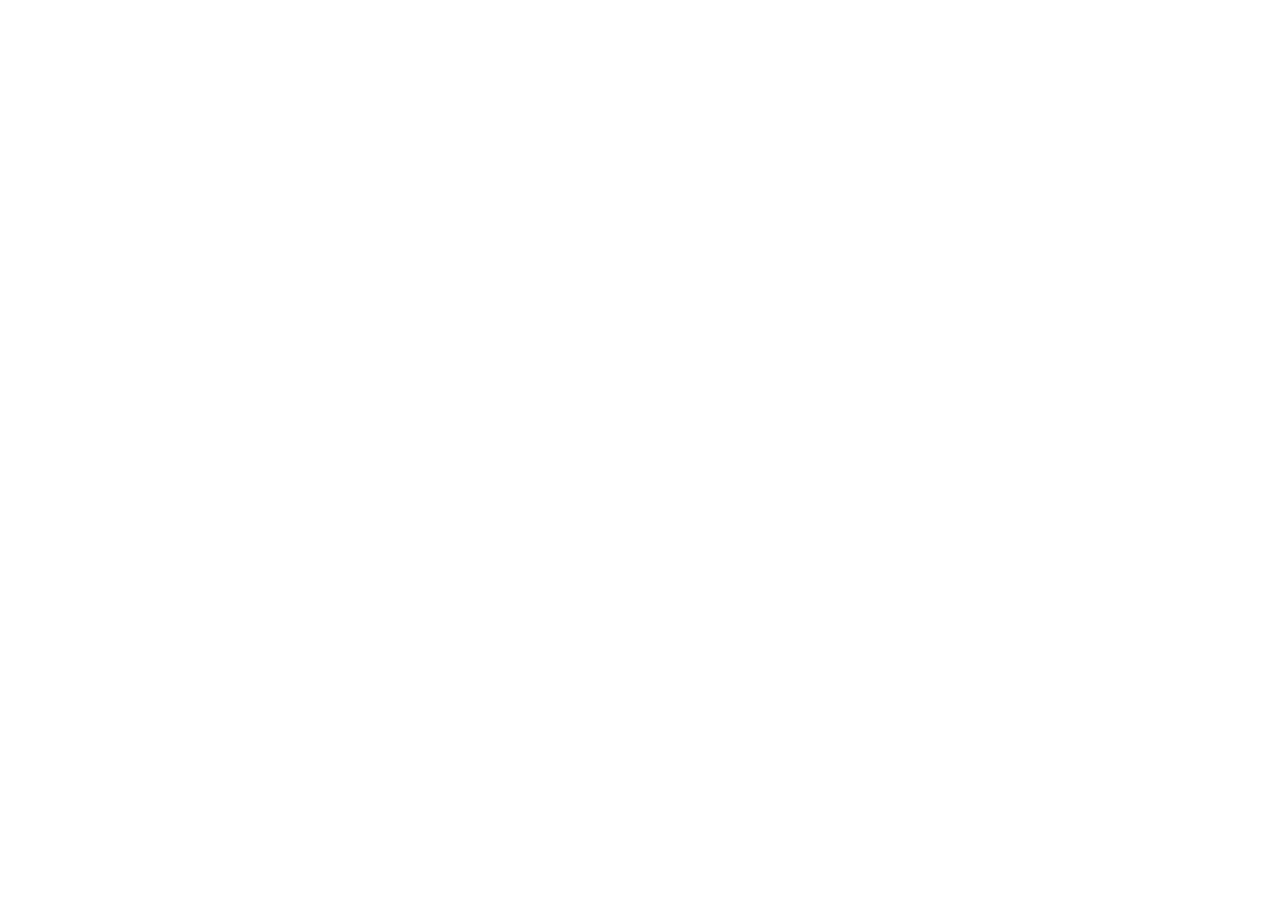
==== index.html @ 3c178c85 "Initial commit" ====
<!doctype html>
<html lang="en">
  <head>
    <meta charset="UTF-8" />
    <meta name="viewport" content="width=device-width, initial-scale=1.0" />
    <link rel="icon" href="/favicon.ico" sizes="any" />
    <link rel="apple-touch-icon" href="/apple-touch-icon-180x180.png" />
    <meta name="apple-mobile-web-app-capable" content="yes" />
    <meta name="apple-mobile-web-app-status-bar-style" content="default" />
    <meta name="apple-mobile-web-app-title" content="%VITE_APP_NAME%" />
    <meta name="mobile-web-app-capable" content="yes" />
    <title>%VITE_APP_NAME%</title>
  </head>
  <body>
    <div id="root"></div>
    <script type="module" src="/src/main.tsx"></script>
  </body>
</html>
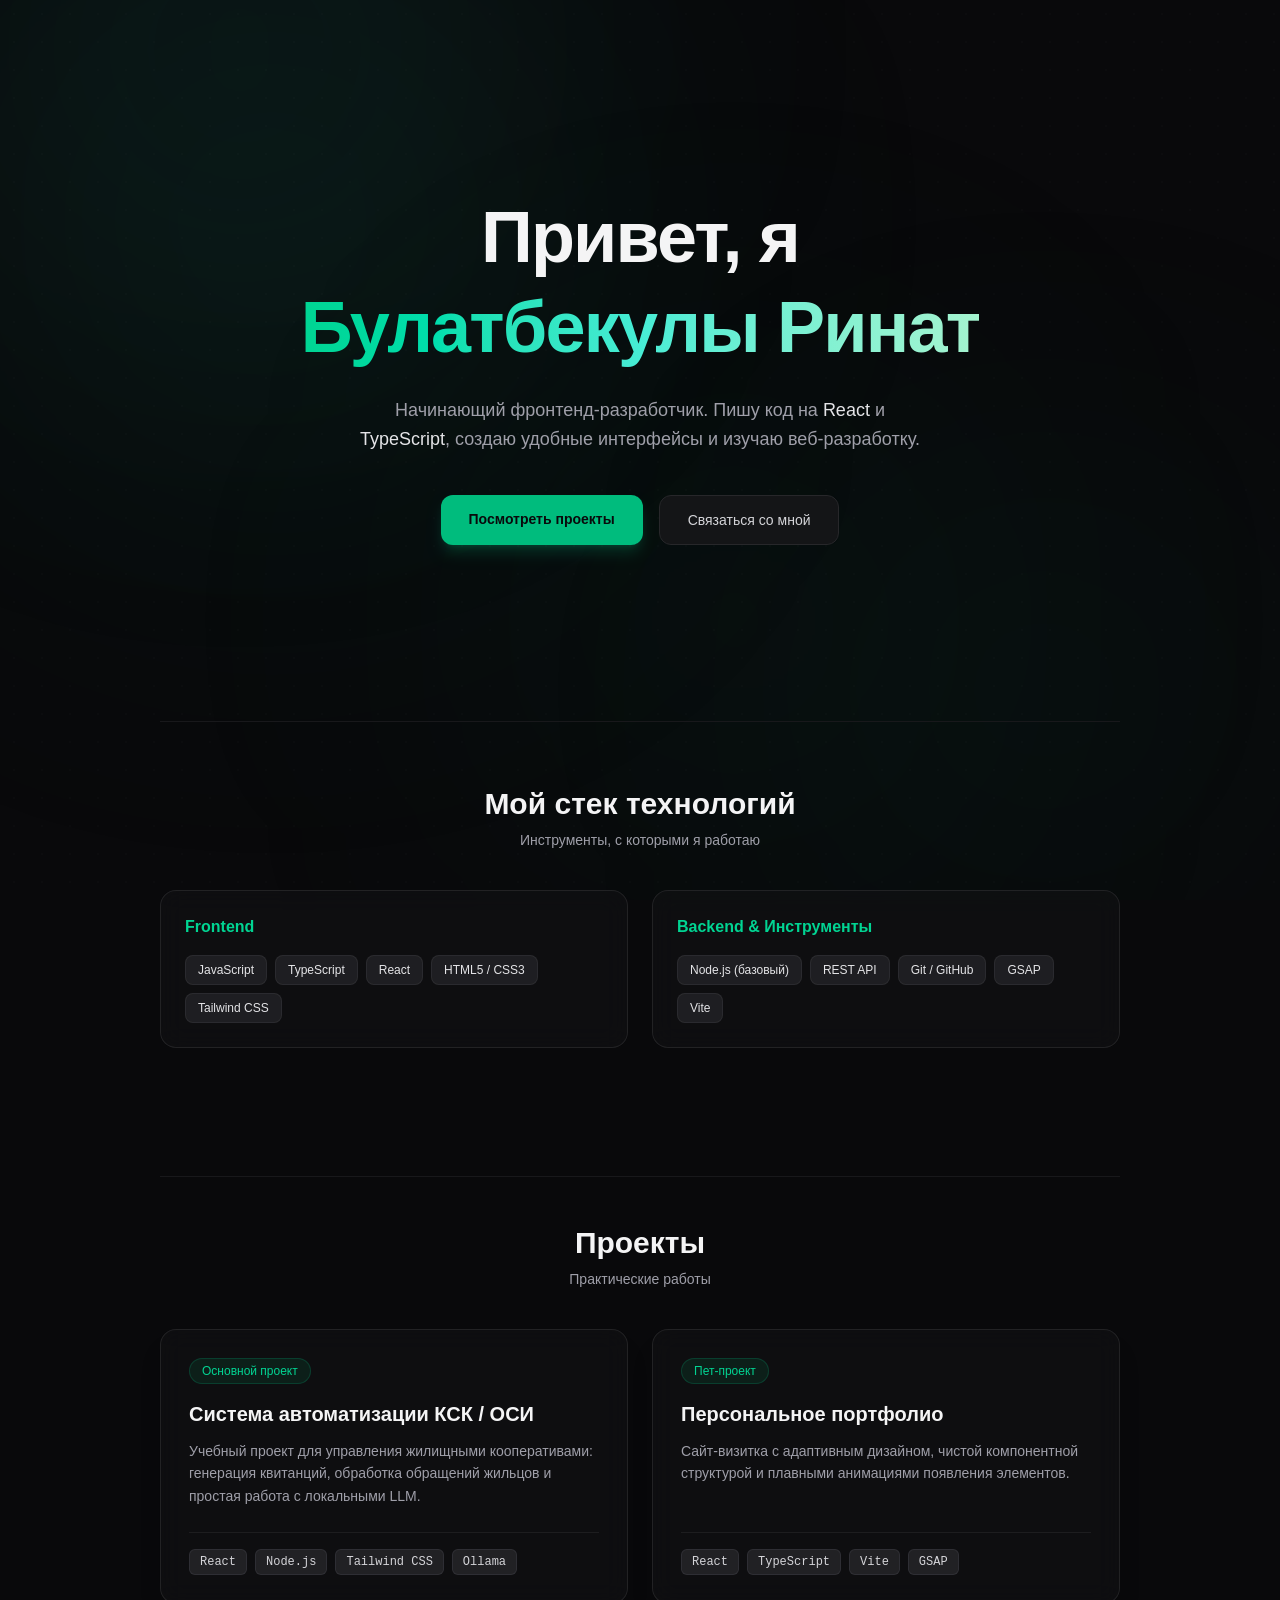
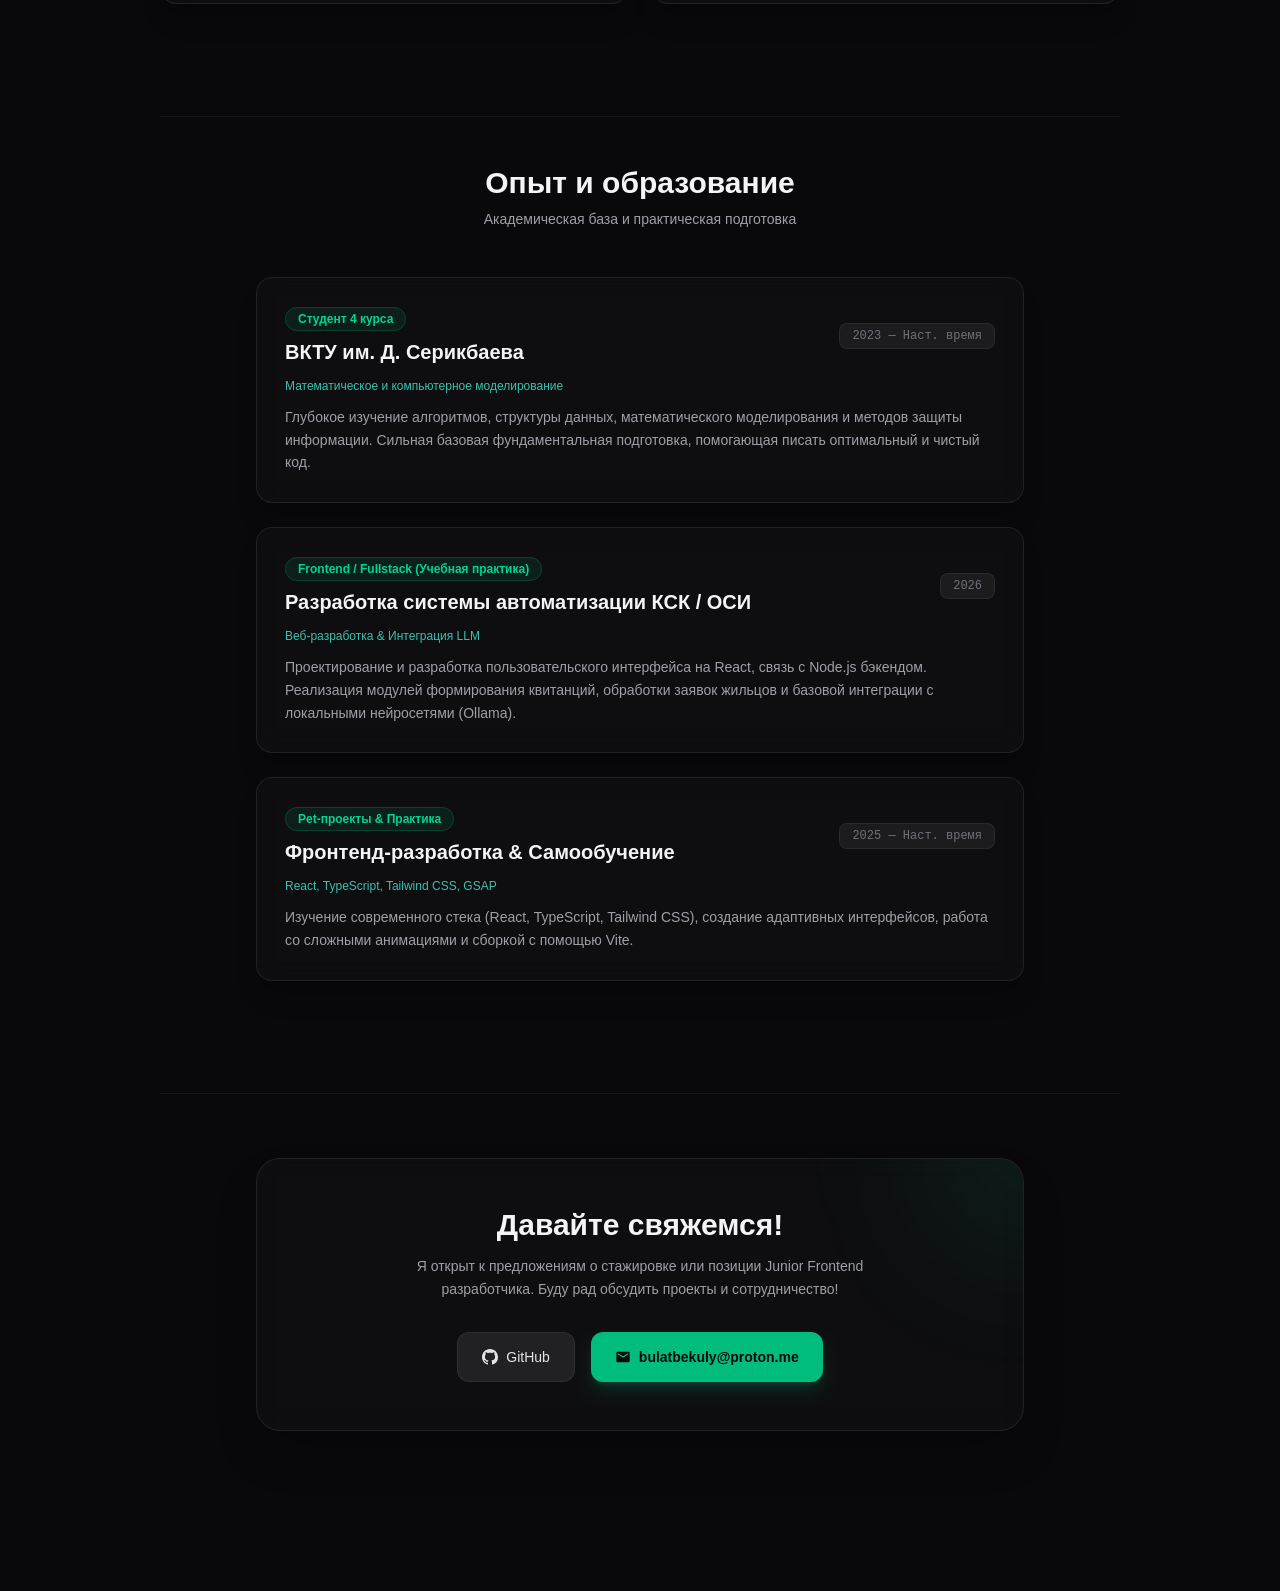
==== commit e18f931a: "Deploy portfolio" ====
--- a/index.html
+++ b/index.html
@@ -7,12 +7,18 @@
     <link rel="apple-touch-icon" href="/apple-touch-icon-180x180.png" />
     <meta name="apple-mobile-web-app-capable" content="yes" />
     <meta name="apple-mobile-web-app-status-bar-style" content="default" />
-    <meta name="apple-mobile-web-app-title" content="%VITE_APP_NAME%" />
+    <meta name="apple-mobile-web-app-title" content="Bulatbekuly Portfolio" />
     <meta name="mobile-web-app-capable" content="yes" />
-    <title>%VITE_APP_NAME%</title>
-  </head>
+    <title>Bulatbekuly Portfolio</title>
+    <script type="module" crossorigin src="/assets/index-BcTWmgxK.js"></script>
+    <link rel="modulepreload" crossorigin href="/assets/rolldown-runtime-CbXtAM7H.js">
+    <link rel="modulepreload" crossorigin href="/assets/vendor-CKf9PTl-.js">
+    <link rel="modulepreload" crossorigin href="/assets/react-C1vrYo72.js">
+    <link rel="modulepreload" crossorigin href="/assets/mui-l_mP2uvt.js">
+    <link rel="modulepreload" crossorigin href="/assets/i18n-WQSGsXq4.js">
+    <link rel="stylesheet" crossorigin href="/assets/index-tUJq1xyQ.css">
+  <link rel="manifest" href="/manifest.webmanifest"><script id="vite-plugin-pwa:register-sw" src="/registerSW.js"></script></head>
   <body>
     <div id="root"></div>
-    <script type="module" src="/src/main.tsx"></script>
   </body>
 </html>
--- a/assets/index-tUJq1xyQ.css
+++ b/assets/index-tUJq1xyQ.css
@@ -0,0 +1,2 @@
+/*! tailwindcss v4.3.3 | MIT License | https://tailwindcss.com */
+@layer properties{@supports (((-webkit-hyphens:none)) and (not (margin-trim:inline))) or ((-moz-orient:inline) and (not (color:rgb(from red r g b)))){*,:before,:after,::backdrop{--tw-translate-x:0;--tw-translate-y:0;--tw-translate-z:0;--tw-rotate-x:initial;--tw-rotate-y:initial;--tw-rotate-z:initial;--tw-skew-x:initial;--tw-skew-y:initial;--tw-pan-x:initial;--tw-pan-y:initial;--tw-pinch-zoom:initial;--tw-space-y-reverse:0;--tw-border-style:solid;--tw-gradient-position:initial;--tw-gradient-from:#0000;--tw-gradient-via:#0000;--tw-gradient-to:#0000;--tw-gradient-stops:initial;--tw-gradient-via-stops:initial;--tw-gradient-from-position:0%;--tw-gradient-via-position:50%;--tw-gradient-to-position:100%;--tw-leading:initial;--tw-font-weight:initial;--tw-tracking:initial;--tw-ordinal:initial;--tw-slashed-zero:initial;--tw-numeric-figure:initial;--tw-numeric-spacing:initial;--tw-numeric-fraction:initial;--tw-shadow:0 0 #0000;--tw-shadow-color:initial;--tw-shadow-alpha:100%;--tw-inset-shadow:0 0 #0000;--tw-inset-shadow-color:initial;--tw-inset-shadow-alpha:100%;--tw-ring-color:initial;--tw-ring-shadow:0 0 #0000;--tw-inset-ring-color:initial;--tw-inset-ring-shadow:0 0 #0000;--tw-ring-inset:initial;--tw-ring-offset-width:0px;--tw-ring-offset-color:#fff;--tw-ring-offset-shadow:0 0 #0000;--tw-blur:initial;--tw-brightness:initial;--tw-contrast:initial;--tw-grayscale:initial;--tw-hue-rotate:initial;--tw-invert:initial;--tw-opacity:initial;--tw-saturate:initial;--tw-sepia:initial;--tw-drop-shadow:initial;--tw-drop-shadow-color:initial;--tw-drop-shadow-alpha:100%;--tw-drop-shadow-size:initial;--tw-backdrop-blur:initial;--tw-backdrop-brightness:initial;--tw-backdrop-contrast:initial;--tw-backdrop-grayscale:initial;--tw-backdrop-hue-rotate:initial;--tw-backdrop-invert:initial;--tw-backdrop-opacity:initial;--tw-backdrop-saturate:initial;--tw-backdrop-sepia:initial;--tw-duration:initial;--tw-ease:initial}}}@layer theme{:root,:host{--font-sans:-apple-system, BlinkMacSystemFont, "Segoe UI", Roboto, "Helvetica Neue", "Noto Sans", Arial, sans-serif, "Apple Color Emoji", "Segoe UI Emoji", "Segoe UI Symbol", "Noto Color Emoji";--font-mono:ui-monospace, SFMono-Regular, Menlo, Monaco, Consolas, "Liberation Mono", "Courier New", monospace;--color-emerald-200:oklch(90.5% .093 164.15);--color-emerald-400:oklch(76.5% .177 163.223);--color-emerald-500:oklch(69.6% .17 162.48);--color-teal-300:oklch(85.5% .138 181.071);--color-slate-700:oklch(37.2% .044 257.287);--color-zinc-100:oklch(96.7% .001 286.375);--color-zinc-200:oklch(92% .004 286.32);--color-zinc-300:oklch(87.1% .006 286.286);--color-zinc-400:oklch(70.5% .015 286.067);--color-zinc-500:oklch(55.2% .016 285.938);--color-zinc-700:oklch(37% .013 285.805);--color-zinc-800:oklch(27.4% .006 286.033);--color-zinc-900:oklch(21% .006 285.885);--color-zinc-950:oklch(14.1% .005 285.823);--color-black:#000;--spacing:.25rem;--container-md:28rem;--container-xl:36rem;--container-3xl:48rem;--container-5xl:64rem;--text-xs:.75rem;--text-xs--line-height:calc(1 / .75);--text-sm:.875rem;--text-sm--line-height:calc(1.25 / .875);--text-base:1rem;--text-base--line-height:calc(1.5 / 1);--text-lg:1.125rem;--text-lg--line-height:calc(1.75 / 1.125);--text-xl:1.25rem;--text-xl--line-height:calc(1.75 / 1.25);--text-3xl:1.875rem;--text-3xl--line-height:calc(2.25 / 1.875);--text-4xl:2.25rem;--text-4xl--line-height:calc(2.5 / 2.25);--text-6xl:3.75rem;--text-6xl--line-height:1;--text-7xl:4.5rem;--text-7xl--line-height:1;--font-weight-normal:400;--font-weight-medium:500;--font-weight-semibold:600;--font-weight-bold:700;--tracking-tight:-.025em;--leading-tight:1.25;--leading-relaxed:1.625;--radius-md:.375rem;--radius-lg:.5rem;--radius-xl:.75rem;--radius-2xl:1rem;--radius-3xl:1.5rem;--ease-out:cubic-bezier(0, 0, .2, 1);--blur-sm:8px;--blur-md:12px;--blur-3xl:64px;--default-transition-duration:.15s;--default-transition-timing-function:cubic-bezier(.4, 0, .2, 1);--default-font-family:var(--font-sans);--default-mono-font-family:var(--font-mono)}}@layer base{*,:after,:before,::backdrop{box-sizing:border-box;border:0 solid;margin:0;padding:0}::file-selector-button{box-sizing:border-box;border:0 solid;margin:0;padding:0}html,:host{-webkit-text-size-adjust:100%;tab-size:4;line-height:1.5;font-family:var(--default-font-family,-apple-system, BlinkMacSystemFont, "Segoe UI", Roboto, "Helvetica Neue", "Noto Sans", Arial, sans-serif, "Apple Color Emoji", "Segoe UI Emoji", "Segoe UI Symbol", "Noto Color Emoji");font-feature-settings:var(--default-font-feature-settings,normal);font-variation-settings:var(--default-font-variation-settings,normal);-webkit-tap-highlight-color:transparent}hr{height:0;color:inherit;border-top-width:1px}abbr:where([title]){-webkit-text-decoration:underline dotted;text-decoration:underline dotted}h1,h2,h3,h4,h5,h6{font-size:inherit;font-weight:inherit}a{color:inherit;-webkit-text-decoration:inherit;-webkit-text-decoration:inherit;-webkit-text-decoration:inherit;-webkit-text-decoration:inherit;text-decoration:inherit}b,strong{font-weight:bolder}code,kbd,samp,pre{font-family:var(--default-mono-font-family,ui-monospace, SFMono-Regular, Menlo, Monaco, Consolas, "Liberation Mono", "Courier New", monospace);font-feature-settings:var(--default-mono-font-feature-settings,normal);font-variation-settings:var(--default-mono-font-variation-settings,normal);font-size:1em}small{font-size:80%}sub,sup{vertical-align:baseline;font-size:75%;line-height:0;position:relative}sub{bottom:-.25em}sup{top:-.5em}table{text-indent:0;border-color:inherit;border-collapse:collapse}:-moz-focusring:where(:not(iframe)){outline:auto}progress{vertical-align:baseline}summary{display:list-item}ol,ul,menu{list-style:none}img,svg,video,canvas,audio,iframe,embed,object{vertical-align:middle;display:block}img,video{max-width:100%;height:auto}button,input,select,optgroup,textarea{font:inherit;font-feature-settings:inherit;font-variation-settings:inherit;letter-spacing:inherit;color:inherit;opacity:1;background-color:#0000;border-radius:0}::file-selector-button{font:inherit;font-feature-settings:inherit;font-variation-settings:inherit;letter-spacing:inherit;color:inherit;opacity:1;background-color:#0000;border-radius:0}:where(select:is([multiple],[size])) optgroup{font-weight:bolder}:where(select:is([multiple],[size])) optgroup option{padding-inline-start:20px}::file-selector-button{margin-inline-end:4px}::placeholder{opacity:1}@supports (not ((-webkit-appearance:-apple-pay-button))) or (contain-intrinsic-size:1px){::placeholder{color:currentColor}@supports (color:color-mix(in lab, red, red)){::placeholder{color:color-mix(in oklab, currentcolor 50%, transparent)}}}textarea{resize:vertical}::-webkit-search-decoration{-webkit-appearance:none}::-webkit-date-and-time-value{min-height:1lh;text-align:inherit}::-webkit-datetime-edit{display:inline-flex}::-webkit-datetime-edit-fields-wrapper{padding:0}::-webkit-datetime-edit{padding-block:0}::-webkit-datetime-edit-year-field{padding-block:0}::-webkit-datetime-edit-month-field{padding-block:0}::-webkit-datetime-edit-day-field{padding-block:0}::-webkit-datetime-edit-hour-field{padding-block:0}::-webkit-datetime-edit-minute-field{padding-block:0}::-webkit-datetime-edit-second-field{padding-block:0}::-webkit-datetime-edit-millisecond-field{padding-block:0}::-webkit-datetime-edit-meridiem-field{padding-block:0}::-webkit-calendar-picker-indicator{line-height:1}:-moz-ui-invalid{box-shadow:none}button,input:where([type=button],[type=reset],[type=submit]){appearance:button}::file-selector-button{appearance:button}::-webkit-inner-spin-button{height:auto}::-webkit-outer-spin-button{height:auto}[hidden]:where(:not([hidden=until-found])){display:none!important}}@layer components;@layer utilities{.pointer-events-auto{pointer-events:auto}.pointer-events-none{pointer-events:none}.\!visible{visibility:visible!important}.collapse{visibility:collapse}.invisible{visibility:hidden}.visible{visibility:visible}.sr-only{clip-path:inset(50%);white-space:nowrap;border-width:0;width:1px;height:1px;margin:-1px;padding:0;position:absolute;overflow:hidden}.absolute{position:absolute}.fixed{position:fixed}.relative{position:relative}.static{position:static}.inset-0{inset:0}.inset-x-0{inset-inline:0}.-top-24{top:calc(var(--spacing) * -24)}.top-0{top:0}.top-4{top:calc(var(--spacing) * 4)}.top-\[calc\(50\%_\+_var\(--flex-carousel-half\)_\*_var\(--flex-carousel-lift\,1\)_\+_22px\)\]{top:calc(50% + var(--flex-carousel-half) * var(--flex-carousel-lift,1) + 22px)}.-right-24{right:calc(var(--spacing) * -24)}.right-0{right:0}.bottom-0{bottom:0}.left-0{left:0}.z-0{z-index:0}.z-10{z-index:10}.z-20{z-index:20}.z-50{z-index:50}.z-\[3\]{z-index:3}.z-\[5\]{z-index:5}.container{width:100%}@media (width>=40rem){.container{max-width:40rem}}@media (width>=48rem){.container{max-width:48rem}}@media (width>=64rem){.container{max-width:64rem}}@media (width>=80rem){.container{max-width:80rem}}@media (width>=96rem){.container{max-width:96rem}}.m-auto{margin:auto}.mx-auto{margin-inline:auto}.mt-2{margin-top:calc(var(--spacing) * 2)}.mb-2{margin-bottom:calc(var(--spacing) * 2)}.mb-3{margin-bottom:calc(var(--spacing) * 3)}.mb-4{margin-bottom:calc(var(--spacing) * 4)}.mb-6{margin-bottom:calc(var(--spacing) * 6)}.mb-8{margin-bottom:calc(var(--spacing) * 8)}.mb-10{margin-bottom:calc(var(--spacing) * 10)}.mb-12{margin-bottom:calc(var(--spacing) * 12)}.block{display:block}.flex{display:flex}.grid{display:grid}.hidden{display:none}.inline{display:inline}.inline-block{display:inline-block}.inline-flex{display:inline-flex}.table{display:table}.aspect-square{aspect-ratio:1}.h-4{height:calc(var(--spacing) * 4)}.h-48{height:calc(var(--spacing) * 48)}.h-\[1em\]{height:1em}.h-\[120px\]{height:120px}.h-\[600px\]{height:600px}.h-\[700px\]{height:700px}.h-\[800px\]{height:800px}.h-full{height:100%}.h-screen{height:100vh}.min-h-screen{min-height:100vh}.w-4{width:calc(var(--spacing) * 4)}.w-48{width:calc(var(--spacing) * 48)}.w-\[600px\]{width:600px}.w-\[700px\]{width:700px}.w-\[800px\]{width:800px}.w-fit{width:fit-content}.w-full{width:100%}.w-screen{width:100vw}.max-w-3xl{max-width:var(--container-3xl)}.max-w-5xl{max-width:var(--container-5xl)}.max-w-full{max-width:100%}.max-w-md{max-width:var(--container-md)}.max-w-xl{max-width:var(--container-xl)}.shrink{flex-shrink:1}.-translate-y-12{--tw-translate-y:calc(var(--spacing) * -12);translate:var(--tw-translate-x) var(--tw-translate-y)}.translate-y-0{--tw-translate-y:0px;translate:var(--tw-translate-x) var(--tw-translate-y)}.rotate-180{rotate:180deg}.transform{transform:var(--tw-rotate-x,) var(--tw-rotate-y,) var(--tw-rotate-z,) var(--tw-skew-x,) var(--tw-skew-y,)}.animate-\[flex-carousel-reveal_900ms_ease_both\]{animation:.9s both flex-carousel-reveal}.animate-\[flex-carousel-title_520ms_cubic-bezier\(0\.22\,1\,0\.36\,1\)\]{animation:.52s cubic-bezier(.22,1,.36,1) flex-carousel-title}.cursor-grab{cursor:grab}.cursor-pointer{cursor:pointer}.touch-pan-y{--tw-pan-y:pan-y;touch-action:var(--tw-pan-x,) var(--tw-pan-y,) var(--tw-pinch-zoom,)}.resize{resize:both}.grid-cols-1{grid-template-columns:repeat(1,minmax(0,1fr))}.flex-col{flex-direction:column}.flex-wrap{flex-wrap:wrap}.place-items-center{place-items:center}.items-center{align-items:center}.justify-between{justify-content:space-between}.justify-center{justify-content:center}.gap-1\.5{gap:calc(var(--spacing) * 1.5)}.gap-2{gap:calc(var(--spacing) * 2)}.gap-4{gap:calc(var(--spacing) * 4)}.gap-6{gap:calc(var(--spacing) * 6)}.gap-\[3px\]{gap:3px}:where(.space-y-6>:not(:last-child)){--tw-space-y-reverse:0;margin-block-start:calc(calc(var(--spacing) * 6) * var(--tw-space-y-reverse));margin-block-end:calc(calc(var(--spacing) * 6) * calc(1 - var(--tw-space-y-reverse)))}:where(.space-y-16>:not(:last-child)){--tw-space-y-reverse:0;margin-block-start:calc(calc(var(--spacing) * 16) * var(--tw-space-y-reverse));margin-block-end:calc(calc(var(--spacing) * 16) * calc(1 - var(--tw-space-y-reverse)))}.self-start{align-self:flex-start}.overflow-hidden{overflow:hidden}.overflow-x-hidden{overflow-x:hidden}.overscroll-contain{overscroll-behavior:contain}.rounded-2xl{border-radius:var(--radius-2xl)}.rounded-3xl{border-radius:var(--radius-3xl)}.rounded-full{border-radius:2147483647px}.rounded-lg{border-radius:var(--radius-lg)}.rounded-md{border-radius:var(--radius-md)}.rounded-xl{border-radius:var(--radius-xl)}.border{border-style:var(--tw-border-style);border-width:1px}.border-t{border-top-style:var(--tw-border-style);border-top-width:1px}.border-emerald-500\/20{border-color:#00bb7f33}@supports (color:color-mix(in lab, red, red)){.border-emerald-500\/20{border-color:color-mix(in oklab, var(--color-emerald-500) 20%, transparent)}}.border-zinc-700\/40{border-color:#3f3f4666}@supports (color:color-mix(in lab, red, red)){.border-zinc-700\/40{border-color:color-mix(in oklab, var(--color-zinc-700) 40%, transparent)}}.border-zinc-700\/50{border-color:#3f3f4680}@supports (color:color-mix(in lab, red, red)){.border-zinc-700\/50{border-color:color-mix(in oklab, var(--color-zinc-700) 50%, transparent)}}.border-zinc-800{border-color:var(--color-zinc-800)}.border-zinc-800\/60{border-color:#27272a99}@supports (color:color-mix(in lab, red, red)){.border-zinc-800\/60{border-color:color-mix(in oklab, var(--color-zinc-800) 60%, transparent)}}.border-zinc-800\/80{border-color:#27272acc}@supports (color:color-mix(in lab, red, red)){.border-zinc-800\/80{border-color:color-mix(in oklab, var(--color-zinc-800) 80%, transparent)}}.border-zinc-900{border-color:var(--color-zinc-900)}.bg-emerald-500{background-color:var(--color-emerald-500)}.bg-emerald-500\/10{background-color:#00bb7f1a}@supports (color:color-mix(in lab, red, red)){.bg-emerald-500\/10{background-color:color-mix(in oklab, var(--color-emerald-500) 10%, transparent)}}.bg-zinc-800\/60{background-color:#27272a99}@supports (color:color-mix(in lab, red, red)){.bg-zinc-800\/60{background-color:color-mix(in oklab, var(--color-zinc-800) 60%, transparent)}}.bg-zinc-800\/70{background-color:#27272ab3}@supports (color:color-mix(in lab, red, red)){.bg-zinc-800\/70{background-color:color-mix(in oklab, var(--color-zinc-800) 70%, transparent)}}.bg-zinc-800\/80{background-color:#27272acc}@supports (color:color-mix(in lab, red, red)){.bg-zinc-800\/80{background-color:color-mix(in oklab, var(--color-zinc-800) 80%, transparent)}}.bg-zinc-900\/40{background-color:#18181b66}@supports (color:color-mix(in lab, red, red)){.bg-zinc-900\/40{background-color:color-mix(in oklab, var(--color-zinc-900) 40%, transparent)}}.bg-zinc-900\/80{background-color:#18181bcc}@supports (color:color-mix(in lab, red, red)){.bg-zinc-900\/80{background-color:color-mix(in oklab, var(--color-zinc-900) 80%, transparent)}}.bg-zinc-900\/90{background-color:#18181be6}@supports (color:color-mix(in lab, red, red)){.bg-zinc-900\/90{background-color:color-mix(in oklab, var(--color-zinc-900) 90%, transparent)}}.bg-zinc-950{background-color:var(--color-zinc-950)}.bg-gradient-to-r{--tw-gradient-position:to right in oklab;background-image:linear-gradient(var(--tw-gradient-stops))}.from-emerald-400{--tw-gradient-from:var(--color-emerald-400);--tw-gradient-stops:var(--tw-gradient-via-stops,var(--tw-gradient-position), var(--tw-gradient-from) var(--tw-gradient-from-position), var(--tw-gradient-to) var(--tw-gradient-to-position))}.via-teal-300{--tw-gradient-via:var(--color-teal-300);--tw-gradient-via-stops:var(--tw-gradient-position), var(--tw-gradient-from) var(--tw-gradient-from-position), var(--tw-gradient-via) var(--tw-gradient-via-position), var(--tw-gradient-to) var(--tw-gradient-to-position);--tw-gradient-stops:var(--tw-gradient-via-stops)}.to-emerald-200{--tw-gradient-to:var(--color-emerald-200);--tw-gradient-stops:var(--tw-gradient-via-stops,var(--tw-gradient-position), var(--tw-gradient-from) var(--tw-gradient-from-position), var(--tw-gradient-to) var(--tw-gradient-to-position))}.bg-clip-text{-webkit-background-clip:text;background-clip:text}.fill-current{fill:currentColor}.object-cover{object-fit:cover}.p-6{padding:calc(var(--spacing) * 6)}.p-7{padding:calc(var(--spacing) * 7)}.p-8{padding:calc(var(--spacing) * 8)}.px-2\.5{padding-inline:calc(var(--spacing) * 2.5)}.px-3{padding-inline:calc(var(--spacing) * 3)}.px-4{padding-inline:calc(var(--spacing) * 4)}.px-6{padding-inline:calc(var(--spacing) * 6)}.px-7{padding-inline:calc(var(--spacing) * 7)}.py-1{padding-block:var(--spacing)}.py-1\.5{padding-block:calc(var(--spacing) * 1.5)}.py-2\.5{padding-block:calc(var(--spacing) * 2.5)}.py-3\.5{padding-block:calc(var(--spacing) * 3.5)}.py-12{padding-block:calc(var(--spacing) * 12)}.py-16{padding-block:calc(var(--spacing) * 16)}.py-20{padding-block:calc(var(--spacing) * 20)}.pt-4{padding-top:calc(var(--spacing) * 4)}.pt-20{padding-top:calc(var(--spacing) * 20)}.pb-24{padding-bottom:calc(var(--spacing) * 24)}.text-center{text-align:center}.font-mono{font-family:var(--font-mono)}.font-sans{font-family:var(--font-sans)}.text-3xl{font-size:var(--text-3xl);line-height:var(--tw-leading,var(--text-3xl--line-height))}.text-4xl{font-size:var(--text-4xl);line-height:var(--tw-leading,var(--text-4xl--line-height))}.text-base{font-size:var(--text-base);line-height:var(--tw-leading,var(--text-base--line-height))}.text-sm{font-size:var(--text-sm);line-height:var(--tw-leading,var(--text-sm--line-height))}.text-xl{font-size:var(--text-xl);line-height:var(--tw-leading,var(--text-xl--line-height))}.text-xs{font-size:var(--text-xs);line-height:var(--tw-leading,var(--text-xs--line-height))}.text-\[12px\]{font-size:12px}.text-\[15px\]{font-size:15px}.leading-\[1\.35\]{--tw-leading:1.35;line-height:1.35}.leading-none{--tw-leading:1;line-height:1}.leading-relaxed{--tw-leading:var(--leading-relaxed);line-height:var(--leading-relaxed)}.leading-tight{--tw-leading:var(--leading-tight);line-height:var(--leading-tight)}.font-bold{--tw-font-weight:var(--font-weight-bold);font-weight:var(--font-weight-bold)}.font-medium{--tw-font-weight:var(--font-weight-medium);font-weight:var(--font-weight-medium)}.font-normal{--tw-font-weight:var(--font-weight-normal);font-weight:var(--font-weight-normal)}.font-semibold{--tw-font-weight:var(--font-weight-semibold);font-weight:var(--font-weight-semibold)}.tracking-tight{--tw-tracking:var(--tracking-tight);letter-spacing:var(--tracking-tight)}.text-wrap{text-wrap:wrap}.text-emerald-400{color:var(--color-emerald-400)}.text-teal-300\/80{color:#46ecd5cc}@supports (color:color-mix(in lab, red, red)){.text-teal-300\/80{color:color-mix(in oklab, var(--color-teal-300) 80%, transparent)}}.text-transparent{color:#0000}.text-zinc-100{color:var(--color-zinc-100)}.text-zinc-200{color:var(--color-zinc-200)}.text-zinc-300{color:var(--color-zinc-300)}.text-zinc-400{color:var(--color-zinc-400)}.text-zinc-500{color:var(--color-zinc-500)}.text-zinc-950{color:var(--color-zinc-950)}.tabular-nums{--tw-numeric-spacing:tabular-nums;font-variant-numeric:var(--tw-ordinal,) var(--tw-slashed-zero,) var(--tw-numeric-figure,) var(--tw-numeric-spacing,) var(--tw-numeric-fraction,)}.opacity-0{opacity:0}.opacity-50{opacity:.5}.opacity-60{opacity:.6}.opacity-100{opacity:1}.opacity-\[0\.035\]{opacity:.035}.shadow-2xl{--tw-shadow:0 25px 50px -12px var(--tw-shadow-color,#00000040);box-shadow:var(--tw-inset-shadow), var(--tw-inset-ring-shadow), var(--tw-ring-offset-shadow), var(--tw-ring-shadow), var(--tw-shadow)}.shadow-lg{--tw-shadow:0 10px 15px -3px var(--tw-shadow-color,#0000001a), 0 4px 6px -4px var(--tw-shadow-color,#0000001a);box-shadow:var(--tw-inset-shadow), var(--tw-inset-ring-shadow), var(--tw-ring-offset-shadow), var(--tw-ring-shadow), var(--tw-shadow)}.shadow-xl{--tw-shadow:0 20px 25px -5px var(--tw-shadow-color,#0000001a), 0 8px 10px -6px var(--tw-shadow-color,#0000001a);box-shadow:var(--tw-inset-shadow), var(--tw-inset-ring-shadow), var(--tw-ring-offset-shadow), var(--tw-ring-shadow), var(--tw-shadow)}.shadow-black\/20{--tw-shadow-color:#0003}@supports (color:color-mix(in lab, red, red)){.shadow-black\/20{--tw-shadow-color:color-mix(in oklab, color-mix(in oklab, var(--color-black) 20%, transparent) var(--tw-shadow-alpha), transparent)}}.shadow-black\/80{--tw-shadow-color:#000c}@supports (color:color-mix(in lab, red, red)){.shadow-black\/80{--tw-shadow-color:color-mix(in oklab, color-mix(in oklab, var(--color-black) 80%, transparent) var(--tw-shadow-alpha), transparent)}}.shadow-emerald-500\/20{--tw-shadow-color:#00bb7f33}@supports (color:color-mix(in lab, red, red)){.shadow-emerald-500\/20{--tw-shadow-color:color-mix(in oklab, color-mix(in oklab, var(--color-emerald-500) 20%, transparent) var(--tw-shadow-alpha), transparent)}}.blur{--tw-blur:blur(8px);filter:var(--tw-blur,) var(--tw-brightness,) var(--tw-contrast,) var(--tw-grayscale,) var(--tw-hue-rotate,) var(--tw-invert,) var(--tw-saturate,) var(--tw-sepia,) var(--tw-drop-shadow,)}.blur-3xl{--tw-blur:blur(var(--blur-3xl));filter:var(--tw-blur,) var(--tw-brightness,) var(--tw-contrast,) var(--tw-grayscale,) var(--tw-hue-rotate,) var(--tw-invert,) var(--tw-saturate,) var(--tw-sepia,) var(--tw-drop-shadow,)}.blur-\[140px\]{--tw-blur:blur(140px);filter:var(--tw-blur,) var(--tw-brightness,) var(--tw-contrast,) var(--tw-grayscale,) var(--tw-hue-rotate,) var(--tw-invert,) var(--tw-saturate,) var(--tw-sepia,) var(--tw-drop-shadow,)}.blur-\[150px\]{--tw-blur:blur(150px);filter:var(--tw-blur,) var(--tw-brightness,) var(--tw-contrast,) var(--tw-grayscale,) var(--tw-hue-rotate,) var(--tw-invert,) var(--tw-saturate,) var(--tw-sepia,) var(--tw-drop-shadow,)}.blur-\[160px\]{--tw-blur:blur(160px);filter:var(--tw-blur,) var(--tw-brightness,) var(--tw-contrast,) var(--tw-grayscale,) var(--tw-hue-rotate,) var(--tw-invert,) var(--tw-saturate,) var(--tw-sepia,) var(--tw-drop-shadow,)}.grayscale{--tw-grayscale:grayscale(100%);filter:var(--tw-blur,) var(--tw-brightness,) var(--tw-contrast,) var(--tw-grayscale,) var(--tw-hue-rotate,) var(--tw-invert,) var(--tw-saturate,) var(--tw-sepia,) var(--tw-drop-shadow,)}.filter{filter:var(--tw-blur,) var(--tw-brightness,) var(--tw-contrast,) var(--tw-grayscale,) var(--tw-hue-rotate,) var(--tw-invert,) var(--tw-saturate,) var(--tw-sepia,) var(--tw-drop-shadow,)}.backdrop-blur-md{--tw-backdrop-blur:blur(var(--blur-md));-webkit-backdrop-filter:var(--tw-backdrop-blur,) var(--tw-backdrop-brightness,) var(--tw-backdrop-contrast,) var(--tw-backdrop-grayscale,) var(--tw-backdrop-hue-rotate,) var(--tw-backdrop-invert,) var(--tw-backdrop-opacity,) var(--tw-backdrop-saturate,) var(--tw-backdrop-sepia,);backdrop-filter:var(--tw-backdrop-blur,) var(--tw-backdrop-brightness,) var(--tw-backdrop-contrast,) var(--tw-backdrop-grayscale,) var(--tw-backdrop-hue-rotate,) var(--tw-backdrop-invert,) var(--tw-backdrop-opacity,) var(--tw-backdrop-saturate,) var(--tw-backdrop-sepia,)}.backdrop-blur-sm{--tw-backdrop-blur:blur(var(--blur-sm));-webkit-backdrop-filter:var(--tw-backdrop-blur,) var(--tw-backdrop-brightness,) var(--tw-backdrop-contrast,) var(--tw-backdrop-grayscale,) var(--tw-backdrop-hue-rotate,) var(--tw-backdrop-invert,) var(--tw-backdrop-opacity,) var(--tw-backdrop-saturate,) var(--tw-backdrop-sepia,);backdrop-filter:var(--tw-backdrop-blur,) var(--tw-backdrop-brightness,) var(--tw-backdrop-contrast,) var(--tw-backdrop-grayscale,) var(--tw-backdrop-hue-rotate,) var(--tw-backdrop-invert,) var(--tw-backdrop-opacity,) var(--tw-backdrop-saturate,) var(--tw-backdrop-sepia,)}.transition{transition-property:color,background-color,border-color,outline-color,text-decoration-color,fill,stroke,--tw-gradient-from,--tw-gradient-via,--tw-gradient-to,opacity,box-shadow,transform,translate,scale,rotate,filter,-webkit-backdrop-filter,backdrop-filter,display,content-visibility,overlay,pointer-events;transition-timing-function:var(--tw-ease,var(--default-transition-timing-function));transition-duration:var(--tw-duration,var(--default-transition-duration))}.transition-all{transition-property:all;transition-timing-function:var(--tw-ease,var(--default-transition-timing-function));transition-duration:var(--tw-duration,var(--default-transition-duration))}.transition-colors{transition-property:color,background-color,border-color,outline-color,text-decoration-color,fill,stroke,--tw-gradient-from,--tw-gradient-via,--tw-gradient-to;transition-timing-function:var(--tw-ease,var(--default-transition-timing-function));transition-duration:var(--tw-duration,var(--default-transition-duration))}.transition-opacity{transition-property:opacity;transition-timing-function:var(--tw-ease,var(--default-transition-timing-function));transition-duration:var(--tw-duration,var(--default-transition-duration))}.transition-transform{transition-property:transform,translate,scale,rotate;transition-timing-function:var(--tw-ease,var(--default-transition-timing-function));transition-duration:var(--tw-duration,var(--default-transition-duration))}.duration-300{--tw-duration:.3s;transition-duration:.3s}.duration-500{--tw-duration:.5s;transition-duration:.5s}.duration-\[400ms\]{--tw-duration:.4s;transition-duration:.4s}.duration-\[600ms\]{--tw-duration:.6s;transition-duration:.6s}.ease-\[cubic-bezier\(0\.22\,1\,0\.36\,1\)\]{--tw-ease:cubic-bezier(.22,1,.36,1);transition-timing-function:cubic-bezier(.22,1,.36,1)}.ease-out{--tw-ease:var(--ease-out);transition-timing-function:var(--ease-out)}.outline-none{--tw-outline-style:none;outline-style:none}.select-none{-webkit-user-select:none;user-select:none}.\[-webkit-tap-highlight-color\:transparent\]{-webkit-tap-highlight-color:transparent}@media (hover:hover){.group-hover\:bg-emerald-500\/20:is(:where(.group):hover *){background-color:#00bb7f33}@supports (color:color-mix(in lab, red, red)){.group-hover\:bg-emerald-500\/20:is(:where(.group):hover *){background-color:color-mix(in oklab, var(--color-emerald-500) 20%, transparent)}}.group-hover\:text-emerald-400:is(:where(.group):hover *){color:var(--color-emerald-400)}}.selection\:bg-emerald-500 ::selection{background-color:var(--color-emerald-500)}.selection\:bg-emerald-500::selection{background-color:var(--color-emerald-500)}.selection\:text-black ::selection{color:var(--color-black)}.selection\:text-black::selection{color:var(--color-black)}@media (hover:hover){.hover\:-translate-y-1:hover{--tw-translate-y:calc(var(--spacing) * -1);translate:var(--tw-translate-x) var(--tw-translate-y)}.hover\:scale-\[1\.02\]:hover{scale:1.02}.hover\:border-emerald-500\/30:hover{border-color:#00bb7f4d}@supports (color:color-mix(in lab, red, red)){.hover\:border-emerald-500\/30:hover{border-color:color-mix(in oklab, var(--color-emerald-500) 30%, transparent)}}.hover\:border-emerald-500\/40:hover{border-color:#00bb7f66}@supports (color:color-mix(in lab, red, red)){.hover\:border-emerald-500\/40:hover{border-color:color-mix(in oklab, var(--color-emerald-500) 40%, transparent)}}.hover\:border-slate-700:hover{border-color:var(--color-slate-700)}.hover\:bg-emerald-400:hover{background-color:var(--color-emerald-400)}.hover\:bg-zinc-700\/80:hover{background-color:#3f3f46cc}@supports (color:color-mix(in lab, red, red)){.hover\:bg-zinc-700\/80:hover{background-color:color-mix(in oklab, var(--color-zinc-700) 80%, transparent)}}.hover\:text-emerald-400:hover{color:var(--color-emerald-400)}}.focus-visible\:shadow-\[inset_0_0_0_2px_rgba\(128\,128\,140\,0\.55\)\]:focus-visible{--tw-shadow:inset 0 0 0 2px var(--tw-shadow-color,#80808c8c);box-shadow:var(--tw-inset-shadow), var(--tw-inset-ring-shadow), var(--tw-ring-offset-shadow), var(--tw-ring-shadow), var(--tw-shadow)}.active\:scale-\[0\.98\]:active{scale:.98}.data-\[dragging\]\:cursor-grabbing[data-dragging]{cursor:grabbing}.data-\[hidden\]\:opacity-0[data-hidden]{opacity:0}.data-\[hover\=close\]\:cursor-zoom-out[data-hover=close]{cursor:zoom-out}.data-\[hover\=open\]\:cursor-zoom-in[data-hover=open]{cursor:zoom-in}@media (prefers-reduced-motion:reduce){.motion-reduce\:animate-none{animation:none}.motion-reduce\:transition-none{transition-property:none}}@media (width>=40rem){.sm\:flex-row{flex-direction:row}.sm\:items-center{align-items:center}.sm\:self-auto{align-self:auto}.sm\:p-7{padding:calc(var(--spacing) * 7)}.sm\:p-12{padding:calc(var(--spacing) * 12)}.sm\:px-8{padding-inline:calc(var(--spacing) * 8)}.sm\:py-28{padding-block:calc(var(--spacing) * 28)}.sm\:text-6xl{font-size:var(--text-6xl);line-height:var(--tw-leading,var(--text-6xl--line-height))}.sm\:text-lg{font-size:var(--text-lg);line-height:var(--tw-leading,var(--text-lg--line-height))}}@media (width>=48rem){.md\:grid-cols-2{grid-template-columns:repeat(2,minmax(0,1fr))}.md\:text-7xl{font-size:var(--text-7xl);line-height:var(--tw-leading,var(--text-7xl--line-height))}}}@font-face{font-family:Play;src:url(/fonts/Play-Regular.ttf)format("truetype");font-style:normal;font-weight:400;font-display:swap}@font-face{font-family:Play;src:url(/fonts/Play-Bold.ttf)format("truetype");font-style:normal;font-weight:700;font-display:swap}:root{font-family:Play,sans-serif}html{scroll-behavior:smooth;color:#f4f4f5;background-color:#09090b}body,#root{color:#f4f4f5;background-color:#09090b;width:100%;min-height:100vh;margin:0;padding:0}@property --tw-translate-x{syntax:"*";inherits:false;initial-value:0}@property --tw-translate-y{syntax:"*";inherits:false;initial-value:0}@property --tw-translate-z{syntax:"*";inherits:false;initial-value:0}@property --tw-rotate-x{syntax:"*";inherits:false}@property --tw-rotate-y{syntax:"*";inherits:false}@property --tw-rotate-z{syntax:"*";inherits:false}@property --tw-skew-x{syntax:"*";inherits:false}@property --tw-skew-y{syntax:"*";inherits:false}@property --tw-pan-x{syntax:"*";inherits:false}@property --tw-pan-y{syntax:"*";inherits:false}@property --tw-pinch-zoom{syntax:"*";inherits:false}@property --tw-space-y-reverse{syntax:"*";inherits:false;initial-value:0}@property --tw-border-style{syntax:"*";inherits:false;initial-value:solid}@property --tw-gradient-position{syntax:"*";inherits:false}@property --tw-gradient-from{syntax:"<color>";inherits:false;initial-value:#0000}@property --tw-gradient-via{syntax:"<color>";inherits:false;initial-value:#0000}@property --tw-gradient-to{syntax:"<color>";inherits:false;initial-value:#0000}@property --tw-gradient-stops{syntax:"*";inherits:false}@property --tw-gradient-via-stops{syntax:"*";inherits:false}@property --tw-gradient-from-position{syntax:"<length-percentage>";inherits:false;initial-value:0%}@property --tw-gradient-via-position{syntax:"<length-percentage>";inherits:false;initial-value:50%}@property --tw-gradient-to-position{syntax:"<length-percentage>";inherits:false;initial-value:100%}@property --tw-leading{syntax:"*";inherits:false}@property --tw-font-weight{syntax:"*";inherits:false}@property --tw-tracking{syntax:"*";inherits:false}@property --tw-ordinal{syntax:"*";inherits:false}@property --tw-slashed-zero{syntax:"*";inherits:false}@property --tw-numeric-figure{syntax:"*";inherits:false}@property --tw-numeric-spacing{syntax:"*";inherits:false}@property --tw-numeric-fraction{syntax:"*";inherits:false}@property --tw-shadow{syntax:"*";inherits:false;initial-value:0 0 #0000}@property --tw-shadow-color{syntax:"*";inherits:false}@property --tw-shadow-alpha{syntax:"<percentage>";inherits:false;initial-value:100%}@property --tw-inset-shadow{syntax:"*";inherits:false;initial-value:0 0 #0000}@property --tw-inset-shadow-color{syntax:"*";inherits:false}@property --tw-inset-shadow-alpha{syntax:"<percentage>";inherits:false;initial-value:100%}@property --tw-ring-color{syntax:"*";inherits:false}@property --tw-ring-shadow{syntax:"*";inherits:false;initial-value:0 0 #0000}@property --tw-inset-ring-color{syntax:"*";inherits:false}@property --tw-inset-ring-shadow{syntax:"*";inherits:false;initial-value:0 0 #0000}@property --tw-ring-inset{syntax:"*";inherits:false}@property --tw-ring-offset-width{syntax:"<length>";inherits:false;initial-value:0}@property --tw-ring-offset-color{syntax:"*";inherits:false;initial-value:#fff}@property --tw-ring-offset-shadow{syntax:"*";inherits:false;initial-value:0 0 #0000}@property --tw-blur{syntax:"*";inherits:false}@property --tw-brightness{syntax:"*";inherits:false}@property --tw-contrast{syntax:"*";inherits:false}@property --tw-grayscale{syntax:"*";inherits:false}@property --tw-hue-rotate{syntax:"*";inherits:false}@property --tw-invert{syntax:"*";inherits:false}@property --tw-opacity{syntax:"*";inherits:false}@property --tw-saturate{syntax:"*";inherits:false}@property --tw-sepia{syntax:"*";inherits:false}@property --tw-drop-shadow{syntax:"*";inherits:false}@property --tw-drop-shadow-color{syntax:"*";inherits:false}@property --tw-drop-shadow-alpha{syntax:"<percentage>";inherits:false;initial-value:100%}@property --tw-drop-shadow-size{syntax:"*";inherits:false}@property --tw-backdrop-blur{syntax:"*";inherits:false}@property --tw-backdrop-brightness{syntax:"*";inherits:false}@property --tw-backdrop-contrast{syntax:"*";inherits:false}@property --tw-backdrop-grayscale{syntax:"*";inherits:false}@property --tw-backdrop-hue-rotate{syntax:"*";inherits:false}@property --tw-backdrop-invert{syntax:"*";inherits:false}@property --tw-backdrop-opacity{syntax:"*";inherits:false}@property --tw-backdrop-saturate{syntax:"*";inherits:false}@property --tw-backdrop-sepia{syntax:"*";inherits:false}@property --tw-duration{syntax:"*";inherits:false}@property --tw-ease{syntax:"*";inherits:false}
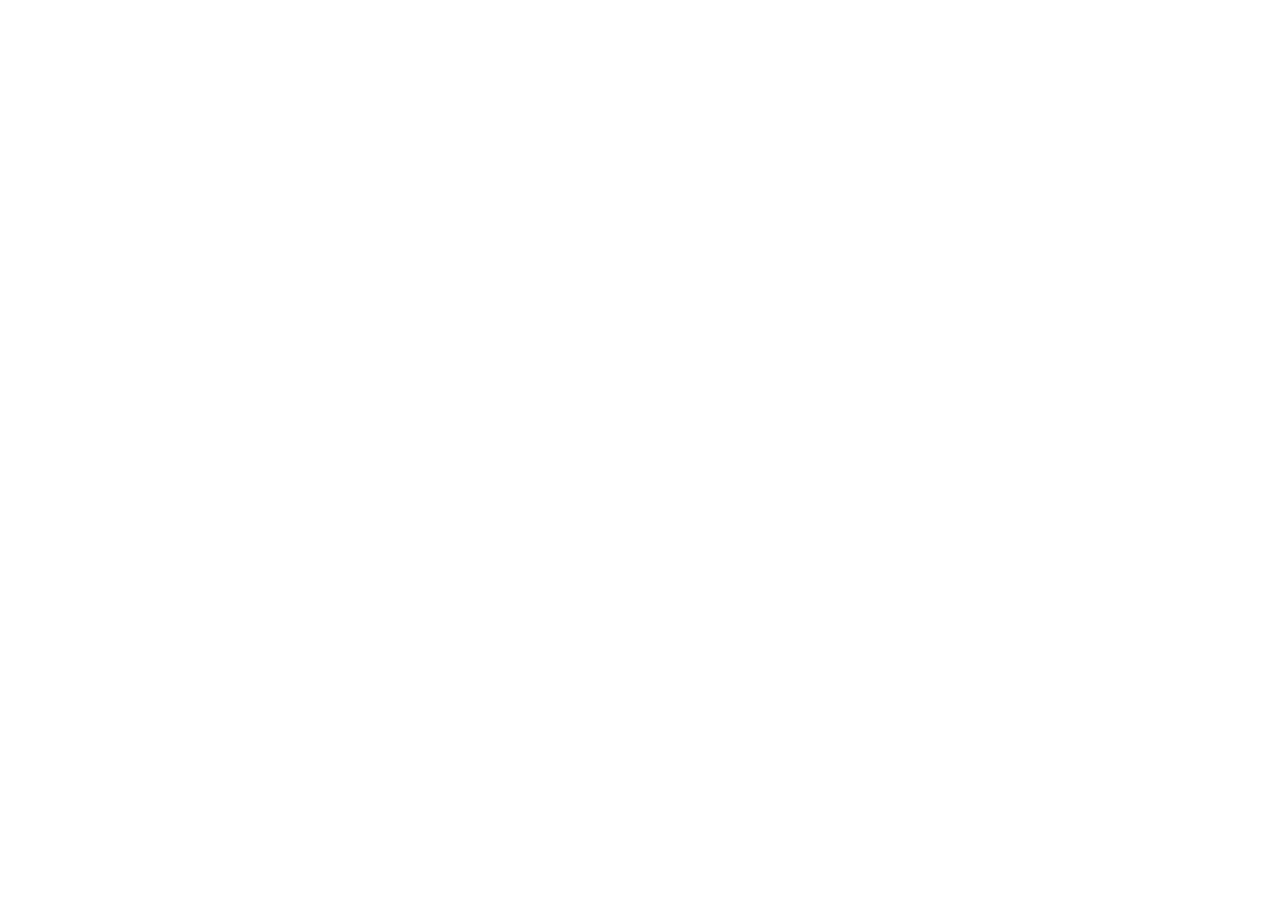
==== commit 546e4748: "Updates" ====
--- a/index.html
+++ b/index.html
@@ -3,21 +3,21 @@
   <head>
     <meta charset="UTF-8" />
     <meta name="viewport" content="width=device-width, initial-scale=1.0" />
-    <link rel="icon" href="/favicon.ico" sizes="any" />
-    <link rel="apple-touch-icon" href="/apple-touch-icon-180x180.png" />
+    <link rel="icon" href="/bulatbekulydev/favicon.ico" sizes="any" />
+    <link rel="apple-touch-icon" href="/bulatbekulydev/apple-touch-icon-180x180.png" />
     <meta name="apple-mobile-web-app-capable" content="yes" />
     <meta name="apple-mobile-web-app-status-bar-style" content="default" />
     <meta name="apple-mobile-web-app-title" content="Bulatbekuly Portfolio" />
     <meta name="mobile-web-app-capable" content="yes" />
     <title>Bulatbekuly Portfolio</title>
-    <script type="module" crossorigin src="/assets/index-BcTWmgxK.js"></script>
-    <link rel="modulepreload" crossorigin href="/assets/rolldown-runtime-CbXtAM7H.js">
-    <link rel="modulepreload" crossorigin href="/assets/vendor-CKf9PTl-.js">
-    <link rel="modulepreload" crossorigin href="/assets/react-C1vrYo72.js">
-    <link rel="modulepreload" crossorigin href="/assets/mui-l_mP2uvt.js">
-    <link rel="modulepreload" crossorigin href="/assets/i18n-WQSGsXq4.js">
-    <link rel="stylesheet" crossorigin href="/assets/index-tUJq1xyQ.css">
-  <link rel="manifest" href="/manifest.webmanifest"><script id="vite-plugin-pwa:register-sw" src="/registerSW.js"></script></head>
+    <script type="module" crossorigin src="/bulatbekulydev/assets/index-BF0C6GgR.js"></script>
+    <link rel="modulepreload" crossorigin href="/bulatbekulydev/assets/rolldown-runtime-CbXtAM7H.js">
+    <link rel="modulepreload" crossorigin href="/bulatbekulydev/assets/vendor-CKf9PTl-.js">
+    <link rel="modulepreload" crossorigin href="/bulatbekulydev/assets/react-C1vrYo72.js">
+    <link rel="modulepreload" crossorigin href="/bulatbekulydev/assets/mui-l_mP2uvt.js">
+    <link rel="modulepreload" crossorigin href="/bulatbekulydev/assets/i18n-WQSGsXq4.js">
+    <link rel="stylesheet" crossorigin href="/bulatbekulydev/assets/index-BUuAeFy8.css">
+  <link rel="manifest" href="/bulatbekulydev/manifest.webmanifest"><script id="vite-plugin-pwa:register-sw" src="/bulatbekulydev/registerSW.js"></script></head>
   <body>
     <div id="root"></div>
   </body>
